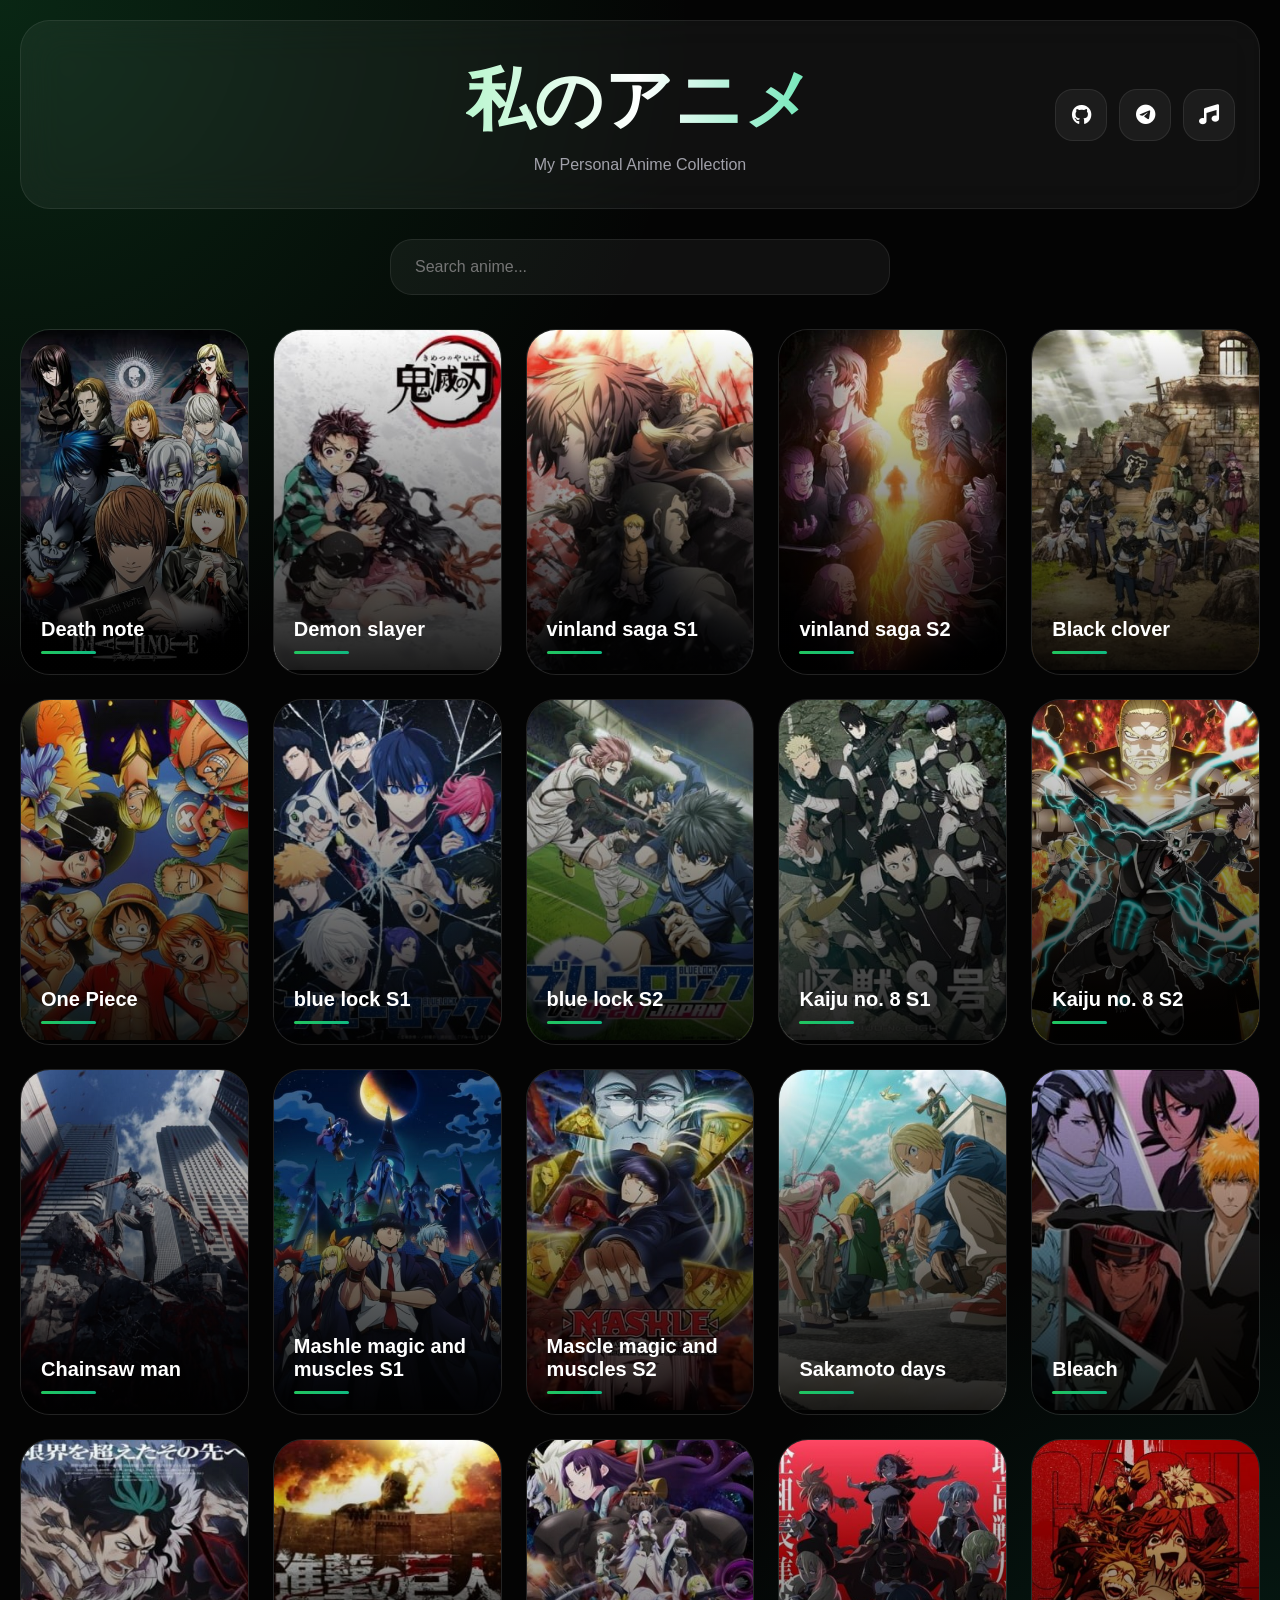
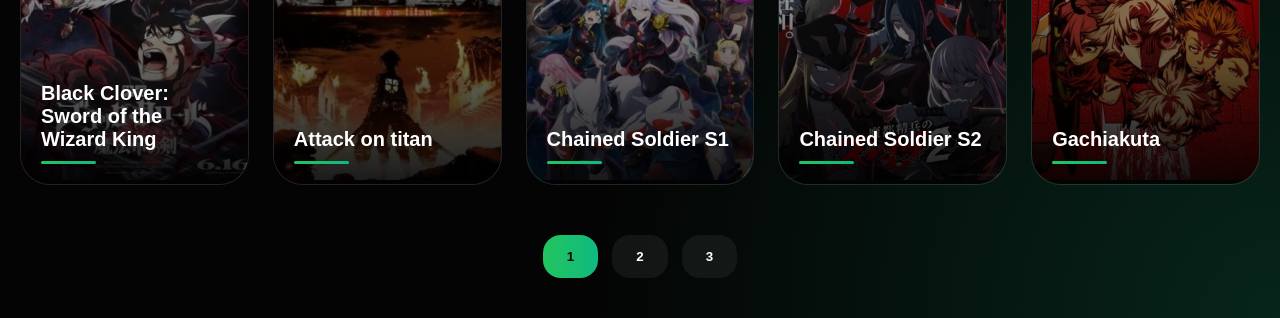
==== docs/index.html @ 399c3b39 "first commit" ====
<!DOCTYPE html>
<html lang="en">

<head>
  <meta charset="UTF-8">
  <meta name="viewport" content="width=device-width, initial-scale=1.0">

  <title>私のアニメ - Page 1</title>

  <link rel="stylesheet" href="style.css">

  <link rel="stylesheet"
    href="https://cdnjs.cloudflare.com/ajax/libs/font-awesome/6.5.1/css/all.min.css">
</head>

<body>

  <div class="container">

    <div class="header">

      <div class="title-area">

        <h1 class="title">私のアニメ</h1>

        <p class="subtitle">
          My Personal Anime Collection
        </p>

      </div>

      <div class="socials">

        <a class="social-btn"
          href="https://github.com/ESCclicker"
          target="_blank">

          <i class="fa-brands fa-github"></i>

        </a>

        <a class="social-btn"
          href="https://t.me/+6w40XYAH0KM4MTg1"
          target="_blank">

          <i class="fa-brands fa-telegram"></i>

        </a>

        <a class="social-btn"
   href="music.html">

  <i class="fa-solid fa-music"></i>
      
</a>
      
      </div>

    </div>

    <!-- SEARCH -->

    <div class="search-area">

      <input
        type="text"
        id="searchInput"
        class="search-box"
        placeholder="Search anime..."
      >
     
    </div>

    <!-- GALLERY -->

    <div class="gallery">

      <div class="card">

        <img src="anime_images/death note.jpg">

        <div class="overlay"></div>

        <div class="card-content">

          <div class="anime-title">
            Death note
          </div>

          <div class="line"></div>

        </div>

      </div>

      <div class="card">

        <img src="anime_images/demon slayer.jpg">

        <div class="overlay"></div>

        <div class="card-content">

          <div class="anime-title">
            Demon slayer
          </div>

          <div class="line"></div>

        </div>

      </div>

      <div class="card">

        <img src="anime_images/vinland saga season_1.jpg">

        <div class="overlay"></div>

        <div class="card-content">

          <div class="anime-title">
            vinland saga S1
          </div>

          <div class="line"></div>

        </div>

      </div>

      
      <div class="card">

        <img src="anime_images/vinland saga season_2.jpg">

        <div class="overlay"></div>

        <div class="card-content">

          <div class="anime-title">
            vinland saga S2
          </div>

          <div class="line"></div>

        </div>

      </div>

      
      <div class="card">

        <img src="anime_images/black clover.jpg">

        <div class="overlay"></div>

        <div class="card-content">

          <div class="anime-title">
            Black clover
          </div>

          <div class="line"></div>

        </div>

      </div>
      
      <div class="card">

        <img src="anime_images/One Piece.jpg">

        <div class="overlay"></div>

        <div class="card-content">

          <div class="anime-title">
            One Piece
          </div>

          <div class="line"></div>

        </div>

      </div>
          <div class="card">

        <img src="anime_images/blue lock.jpg">

        <div class="overlay"></div>

        <div class="card-content">

          <div class="anime-title">
            blue lock S1
          </div>

          <div class="line"></div>

        </div>

      </div>
          <div class="card">

        <img src="anime_images/blue lock season 2.jpg">

        <div class="overlay"></div>

        <div class="card-content">

          <div class="anime-title">
            blue lock S2
          </div>

          <div class="line"></div>

        </div>

      </div>
          <div class="card">

        <img src="anime_images/kaiju no. 8.jpg">

        <div class="overlay"></div>

        <div class="card-content">

          <div class="anime-title">
            Kaiju no. 8 S1
          </div>

          <div class="line"></div>

        </div>

      </div>
          <div class="card">

        <img src="anime_images/kaiju no. 8 season_2.jpg">

        <div class="overlay"></div>

        <div class="card-content">

          <div class="anime-title">
            Kaiju no. 8 S2
          </div>

          <div class="line"></div>

        </div>

      </div>
          <div class="card">

        <img src="anime_images/chainsaw man.jpg">

        <div class="overlay"></div>

        <div class="card-content">

          <div class="anime-title">
            Chainsaw man
          </div>

          <div class="line"></div>

        </div>

      </div>
          <div class="card">

        <img src="anime_images/mashle magic and muscles season_1.jpg">

        <div class="overlay"></div>

        <div class="card-content">

          <div class="anime-title">
            Mashle magic and muscles S1
          </div>

          <div class="line"></div>

        </div>

      </div>
          <div class="card">

        <img src="anime_images/mashle magic and muscles season_2.jpg">

        <div class="overlay"></div>

        <div class="card-content">

          <div class="anime-title">
            Mascle magic and muscles S2
          </div>

          <div class="line"></div>

        </div>

      </div>
          <div class="card">

        <img src="anime_images/sakamoto days season_1.jpg">

        <div class="overlay"></div>

        <div class="card-content">

          <div class="anime-title">
            Sakamoto days
          </div>

          <div class="line"></div>

        </div>

      </div>
          <div class="card">

        <img src="anime_images/Bleach.jpg">

        <div class="overlay"></div>

        <div class="card-content">

          <div class="anime-title">
            Bleach
          </div>

          <div class="line"></div>

        </div>

      </div>
          <div class="card">

        <img src="anime_images/black clover _sword of the wizard king.jpg">

        <div class="overlay"></div>

        <div class="card-content">

          <div class="anime-title">
            Black Clover: Sword of the Wizard King
          </div>

          <div class="line"></div>

        </div>

      </div>
          <div class="card">

        <img src="anime_images/attack on titan.jpg">

        <div class="overlay"></div>

        <div class="card-content">

          <div class="anime-title">
            Attack on titan
          </div>

          <div class="line"></div>

        </div>

      </div>
          <div class="card">

        <img src="anime_images/chained soldier season 1.jpg">

        <div class="overlay"></div>

        <div class="card-content">

          <div class="anime-title">
            Chained Soldier S1
          </div>

          <div class="line"></div>

        </div>

      </div>
          <div class="card">

        <img src="anime_images/chained soldier season 2.jpg">

        <div class="overlay"></div>

        <div class="card-content">

          <div class="anime-title">
            Chained Soldier S2
          </div>

          <div class="line"></div>

        </div>

      </div>
          <div class="card">

        <img src="anime_images/Gachiakuta.jpg">

        <div class="overlay"></div>

        <div class="card-content">

          <div class="anime-title">
            Gachiakuta
          </div>

          <div class="line"></div>

        </div>

      </div>

    </div>

    <!-- PAGINATION -->

    <div class="bottom-pagination">

      <a href="index.html">
        <button class="page-btn active">
          1
        </button>
      </a>

      <a href="page2.html">
        <button class="page-btn">
          2
        </button>
      </a>

      <a href="page3.html">
        <button class="page-btn">
          3
        </button>
      </a>

    </div>

  </div>

  <script src="script.js"></script>

</body>
</html>
---- docs/style.css ----
* {
  margin: 0;
  padding: 0;
  box-sizing: border-box;
}

body {

  background:
    radial-gradient(circle at top left,
      rgba(34, 197, 94, 0.18),
      transparent 30%),

    radial-gradient(circle at bottom right,
      rgba(16, 185, 129, 0.18),
      transparent 30%),

    #040404;

  color: white;

  font-family: Arial, sans-serif;

  min-height: 100vh;

  padding: 20px;

  overflow-x: hidden;
}

.container {
  max-width: 1400px;
  margin: auto;
}

.header {

  position: relative;

  display: flex;
  justify-content: center;
  align-items: center;

  background: rgba(255,255,255,0.05);

  border: 1px solid rgba(255,255,255,0.08);

  backdrop-filter: blur(20px);

  padding: 34px;

  border-radius: 30px;

  margin-bottom: 30px;
}

.title-area {
  text-align: center;
}

.title {

  font-size: 68px;
  font-weight: 900;

  background:
    linear-gradient(
      to right,
      #bbf7d0,
      white,
      #6ee7b7
    );

  background-clip: text;
  -webkit-background-clip: text;

  color: transparent;
  -webkit-text-fill-color: transparent;
}

.subtitle {

  margin-top: 10px;

  color: #a1a1aa;
}

.socials {

  position: absolute;

  right: 24px;

  display: flex;
  gap: 12px;
}

.social-btn {

  width: 52px;
  height: 52px;

  border-radius: 18px;

  display: flex;
  align-items: center;
  justify-content: center;

  background: rgba(255,255,255,0.05);

  border: 1px solid rgba(255,255,255,0.08);

  color: white;

  text-decoration: none;

  font-size: 20px;
}

.search-area {

  margin-bottom: 34px;

  display: flex;
  justify-content: center;
}

.search-box {

  width: 100%;
  max-width: 500px;

  padding: 18px 24px;

  border-radius: 22px;

  border: 1px solid rgba(255,255,255,0.08);

  background: rgba(255,255,255,0.05);

  color: white;

  font-size: 16px;

  outline: none;
}



.gallery {

  display: grid;

  grid-template-columns:
    repeat(auto-fit, minmax(220px, 1fr));

  gap: 24px;
}

.card {

  position: relative;

  overflow: hidden;

  border-radius: 30px;

  background: rgba(255,255,255,0.05);

  border: 1px solid rgba(255,255,255,0.08);

  transition: 0.4s;
}

.card:hover {

  transform:
    translateY(-10px)
    scale(1.02);

  border-color:
    rgba(34,197,94,0.5);
}

.card img {

  width: 100%;
  height: 340px;

  object-fit: cover;
}

.overlay {

  position: absolute;
  inset: 0;

  background:
    linear-gradient(
      to top,
      rgba(0,0,0,0.9),
      transparent
    );
}

.card-content {

  position: absolute;

  bottom: 0;

  width: 100%;

  padding: 20px;
}

.anime-title {

  font-size: 20px;
  font-weight: bold;
}

.line {

  margin-top: 10px;

  width: 55px;
  height: 3px;

  border-radius: 999px;

  background:
    linear-gradient(
      to right,
      #22c55e,
      #10b981
    );
}

.bottom-pagination {

  display: flex;

  justify-content: center;

  gap: 14px;

  margin-top: 50px;
  margin-bottom: 20px;
}

.page-btn {

  padding: 14px 24px;

  border: none;
  border-radius: 18px;

  cursor: pointer;

  color: white;

  font-weight: bold;

  background: rgba(255,255,255,0.06);
}

.page-btn.active {

  background:
    linear-gradient(
      to right,
      #22c55e,
      #10b981
    );

  color: black;
}

@media (max-width: 700px) {

  .title {
    font-size: 42px;
  }

  .gallery {

    grid-template-columns:
      repeat(2, 1fr);
  }

  .card img {
    height: 260px;
  }

}
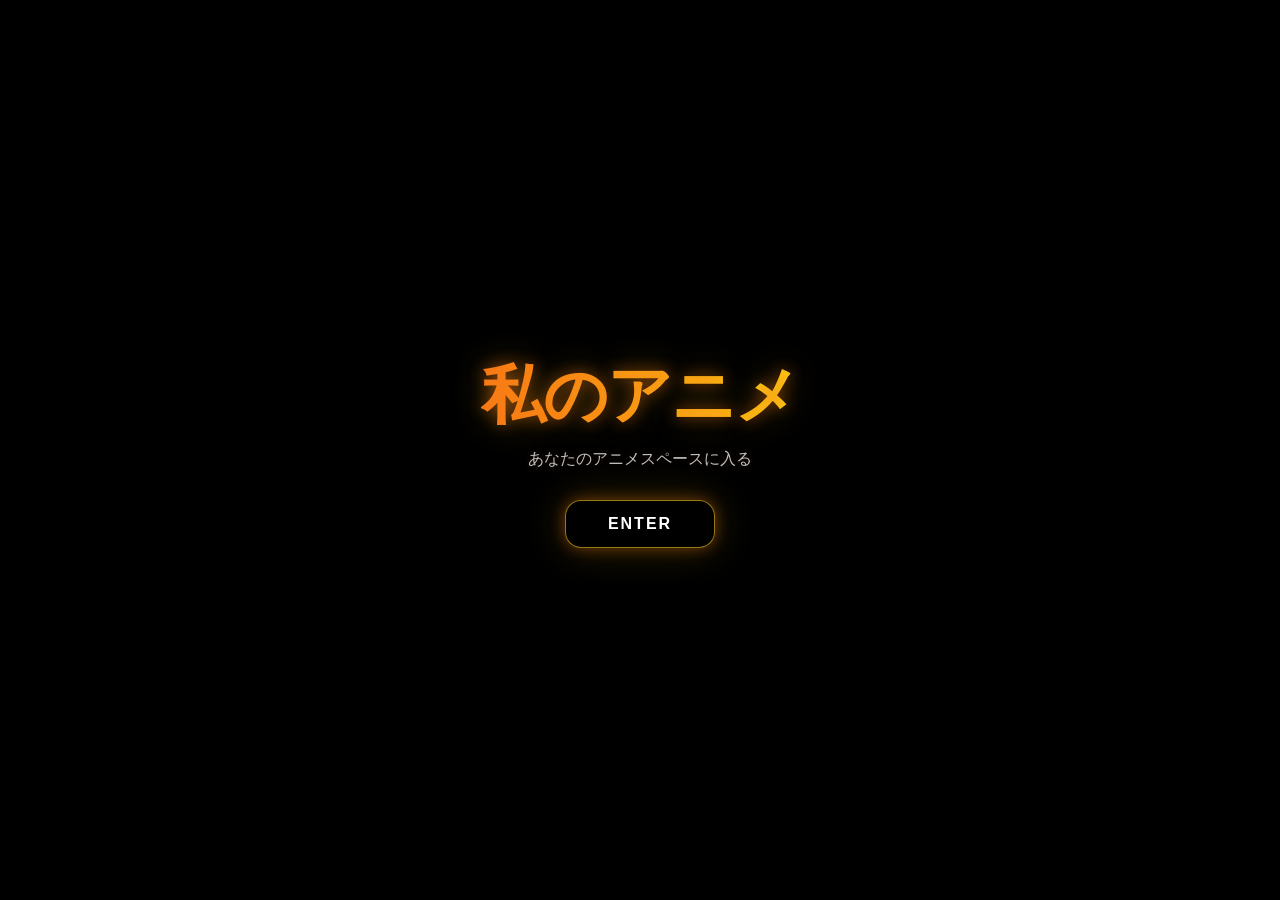
==== commit f77084b3: "added new launch page" ====
--- a/docs/index.html
+++ b/docs/index.html
@@ -2,456 +2,189 @@
 <html lang="en">
 
 <head>
-  <meta charset="UTF-8">
-  <meta name="viewport" content="width=device-width, initial-scale=1.0">
+  <meta charset="UTF-8" />
+  <meta name="viewport" content="width=device-width, initial-scale=1.0"/>
 
-  <title>私のアニメ - Page 1</title>
+  <title>私のアニメ</title>
 
-  <link rel="stylesheet" href="style.css">
+  <style>
 
-  <link rel="stylesheet"
-    href="https://cdnjs.cloudflare.com/ajax/libs/font-awesome/6.5.1/css/all.min.css">
+    * {
+      margin: 0;
+      padding: 0;
+      box-sizing: border-box;
+    }
+
+    body {
+      height: 100vh;
+      overflow: hidden;
+      font-family: Arial, sans-serif;
+      background: black;
+    }
+
+    /* 🎬 VIDEO BACKGROUND */
+    .bg-video {
+      position: fixed;
+      inset: 0;
+      width: 100%;
+      height: 100%;
+      object-fit: cover;
+
+      z-index: -2;
+
+      filter: brightness(0.35) contrast(1.2) saturate(1.2);
+      transform: scale(1.05);
+    }
+
+    
+  .overlay {
+  position: fixed;
+  inset: 0;
+  z-index: -1;
+
+  background: radial-gradient(
+    circle at center,
+    rgba(0,0,0,0.05) 0%,
+    rgba(0,0,0,0.45) 60%,
+    rgba(0,0,0,0.75) 100%
+  );
+}
+
+    /* 🎯 CENTER CONTENT */
+    .center {
+      position: relative;
+      z-index: 2;
+      height: 100vh;
+
+      display: flex;
+      flex-direction: column;
+      justify-content: center;
+      align-items: center;
+
+      text-align: center;
+      color: white;
+    }
+
+    /* ✨ TITLE */
+.title {
+  font-size: 64px;
+  font-weight: 900;
+  letter-spacing: -2px;
+
+  background: linear-gradient(90deg, #f97316, #facc15, #fb7185, #f97316);
+  background-size: 300% 100%;
+
+  -webkit-background-clip: text;
+  background-clip: text;
+  color: transparent;
+
+  animation: fireFlow 4s linear infinite;
+
+  text-shadow:
+    0 0 15px rgba(249,115,22,0.5),
+    0 0 35px rgba(250,204,21,0.3);
+}
+
+@keyframes fireFlow {
+  0% { background-position: 0% 50%; }
+  100% { background-position: 100% 50%; }
+}
+
+    .subtitle {
+  margin-top: 10px;
+  color: rgba(255,255,255,0.75);
+  font-size: 16px;
+
+  text-shadow:
+    0 0 10px rgba(255,140,0,0.2);
+}
+
+    /* 🔵 ENTER BUTTON */
+.enter-btn {
+  margin-top: 30px;
+
+  padding: 14px 42px;
+  border-radius: 16px;
+
+  text-decoration: none;
+  color: white;
+
+  border: 1px solid rgba(250,204,21,0.6);
+  background: rgba(0,0,0,0.4);
+  backdrop-filter: blur(10px);
+
+  font-weight: bold;
+  letter-spacing: 2px;
+
+  transition: 0.3s;
+
+  box-shadow:
+    0 0 15px rgba(249,115,22,0.4),
+    0 0 40px rgba(250,204,21,0.2);
+
+  animation: btnPulse 2.5s infinite;
+}
+
+    .enter-btn:hover {
+  transform: scale(1.08);
+  box-shadow:
+    0 0 60px rgba(249,115,22,0.6),
+    0 0 100px rgba(250,204,21,0.3);
+}
+
+@keyframes btnPulse {
+  0%, 100% {
+    box-shadow:
+      0 0 15px rgba(249,115,22,0.3),
+      0 0 35px rgba(250,204,21,0.15);
+  }
+
+  50% {
+    box-shadow:
+      0 0 25px rgba(249,115,22,0.6),
+      0 0 60px rgba(250,204,21,0.25);
+  }
+}
+
+    /* 📱 MOBILE */
+    @media (max-width: 700px) {
+
+      .title {
+        font-size: 38px;
+      }
+
+      .enter-btn {
+        padding: 12px 30px;
+        font-size: 14px;
+      }
+    }
+
+  </style>
+
 </head>
 
 <body>
 
-  <div class="container">
+  <!-- 🎬 BACKGROUND VIDEO -->
+  <video class="bg-video" autoplay muted loop playsinline preload="auto">
+    <source src="background_video/new_bg.mp4" type="video/mp4">
+  </video>
 
-    <div class="header">
+  <!-- 🌑 OVERLAY -->
+  <div class="overlay"></div>
 
-      <div class="title-area">
+  <!-- 🎯 CENTER CONTENT -->
+  <div class="center">
 
-        <h1 class="title">私のアニメ</h1>
+    <div class="title">私のアニメ</div>
+    <div class="subtitle">あなたのアニメスペースに入る</div>
 
-        <p class="subtitle">
-          My Personal Anime Collection
-        </p>
-
-      </div>
-
-      <div class="socials">
-
-        <a class="social-btn"
-          href="https://github.com/ESCclicker"
-          target="_blank">
-
-          <i class="fa-brands fa-github"></i>
-
-        </a>
-
-        <a class="social-btn"
-          href="https://t.me/+6w40XYAH0KM4MTg1"
-          target="_blank">
-
-          <i class="fa-brands fa-telegram"></i>
-
-        </a>
-
-        <a class="social-btn"
-   href="music.html">
-
-  <i class="fa-solid fa-music"></i>
-      
-</a>
-      
-      </div>
-
-    </div>
-
-    <!-- SEARCH -->
-
-    <div class="search-area">
-
-      <input
-        type="text"
-        id="searchInput"
-        class="search-box"
-        placeholder="Search anime..."
-      >
-     
-    </div>
-
-    <!-- GALLERY -->
-
-    <div class="gallery">
-
-      <div class="card">
-
-        <img src="anime_images/death note.jpg">
-
-        <div class="overlay"></div>
-
-        <div class="card-content">
-
-          <div class="anime-title">
-            Death note
-          </div>
-
-          <div class="line"></div>
-
-        </div>
-
-      </div>
-
-      <div class="card">
-
-        <img src="anime_images/demon slayer.jpg">
-
-        <div class="overlay"></div>
-
-        <div class="card-content">
-
-          <div class="anime-title">
-            Demon slayer
-          </div>
-
-          <div class="line"></div>
-
-        </div>
-
-      </div>
-
-      <div class="card">
-
-        <img src="anime_images/vinland saga season_1.jpg">
-
-        <div class="overlay"></div>
-
-        <div class="card-content">
-
-          <div class="anime-title">
-            vinland saga S1
-          </div>
-
-          <div class="line"></div>
-
-        </div>
-
-      </div>
-
-      
-      <div class="card">
-
-        <img src="anime_images/vinland saga season_2.jpg">
-
-        <div class="overlay"></div>
-
-        <div class="card-content">
-
-          <div class="anime-title">
-            vinland saga S2
-          </div>
-
-          <div class="line"></div>
-
-        </div>
-
-      </div>
-
-      
-      <div class="card">
-
-        <img src="anime_images/black clover.jpg">
-
-        <div class="overlay"></div>
-
-        <div class="card-content">
-
-          <div class="anime-title">
-            Black clover
-          </div>
-
-          <div class="line"></div>
-
-        </div>
-
-      </div>
-      
-      <div class="card">
-
-        <img src="anime_images/One Piece.jpg">
-
-        <div class="overlay"></div>
-
-        <div class="card-content">
-
-          <div class="anime-title">
-            One Piece
-          </div>
-
-          <div class="line"></div>
-
-        </div>
-
-      </div>
-          <div class="card">
-
-        <img src="anime_images/blue lock.jpg">
-
-        <div class="overlay"></div>
-
-        <div class="card-content">
-
-          <div class="anime-title">
-            blue lock S1
-          </div>
-
-          <div class="line"></div>
-
-        </div>
-
-      </div>
-          <div class="card">
-
-        <img src="anime_images/blue lock season 2.jpg">
-
-        <div class="overlay"></div>
-
-        <div class="card-content">
-
-          <div class="anime-title">
-            blue lock S2
-          </div>
-
-          <div class="line"></div>
-
-        </div>
-
-      </div>
-          <div class="card">
-
-        <img src="anime_images/kaiju no. 8.jpg">
-
-        <div class="overlay"></div>
-
-        <div class="card-content">
-
-          <div class="anime-title">
-            Kaiju no. 8 S1
-          </div>
-
-          <div class="line"></div>
-
-        </div>
-
-      </div>
-          <div class="card">
-
-        <img src="anime_images/kaiju no. 8 season_2.jpg">
-
-        <div class="overlay"></div>
-
-        <div class="card-content">
-
-          <div class="anime-title">
-            Kaiju no. 8 S2
-          </div>
-
-          <div class="line"></div>
-
-        </div>
-
-      </div>
-          <div class="card">
-
-        <img src="anime_images/chainsaw man.jpg">
-
-        <div class="overlay"></div>
-
-        <div class="card-content">
-
-          <div class="anime-title">
-            Chainsaw man
-          </div>
-
-          <div class="line"></div>
-
-        </div>
-
-      </div>
-          <div class="card">
-
-        <img src="anime_images/mashle magic and muscles season_1.jpg">
-
-        <div class="overlay"></div>
-
-        <div class="card-content">
-
-          <div class="anime-title">
-            Mashle magic and muscles S1
-          </div>
-
-          <div class="line"></div>
-
-        </div>
-
-      </div>
-          <div class="card">
-
-        <img src="anime_images/mashle magic and muscles season_2.jpg">
-
-        <div class="overlay"></div>
-
-        <div class="card-content">
-
-          <div class="anime-title">
-            Mascle magic and muscles S2
-          </div>
-
-          <div class="line"></div>
-
-        </div>
-
-      </div>
-          <div class="card">
-
-        <img src="anime_images/sakamoto days season_1.jpg">
-
-        <div class="overlay"></div>
-
-        <div class="card-content">
-
-          <div class="anime-title">
-            Sakamoto days
-          </div>
-
-          <div class="line"></div>
-
-        </div>
-
-      </div>
-          <div class="card">
-
-        <img src="anime_images/Bleach.jpg">
-
-        <div class="overlay"></div>
-
-        <div class="card-content">
-
-          <div class="anime-title">
-            Bleach
-          </div>
-
-          <div class="line"></div>
-
-        </div>
-
-      </div>
-          <div class="card">
-
-        <img src="anime_images/black clover _sword of the wizard king.jpg">
-
-        <div class="overlay"></div>
-
-        <div class="card-content">
-
-          <div class="anime-title">
-            Black Clover: Sword of the Wizard King
-          </div>
-
-          <div class="line"></div>
-
-        </div>
-
-      </div>
-          <div class="card">
-
-        <img src="anime_images/attack on titan.jpg">
-
-        <div class="overlay"></div>
-
-        <div class="card-content">
-
-          <div class="anime-title">
-            Attack on titan
-          </div>
-
-          <div class="line"></div>
-
-        </div>
-
-      </div>
-          <div class="card">
-
-        <img src="anime_images/chained soldier season 1.jpg">
-
-        <div class="overlay"></div>
-
-        <div class="card-content">
-
-          <div class="anime-title">
-            Chained Soldier S1
-          </div>
-
-          <div class="line"></div>
-
-        </div>
-
-      </div>
-          <div class="card">
-
-        <img src="anime_images/chained soldier season 2.jpg">
-
-        <div class="overlay"></div>
-
-        <div class="card-content">
-
-          <div class="anime-title">
-            Chained Soldier S2
-          </div>
-
-          <div class="line"></div>
-
-        </div>
-
-      </div>
-          <div class="card">
-
-        <img src="anime_images/Gachiakuta.jpg">
-
-        <div class="overlay"></div>
-
-        <div class="card-content">
-
-          <div class="anime-title">
-            Gachiakuta
-          </div>
-
-          <div class="line"></div>
-
-        </div>
-
-      </div>
-
-    </div>
-
-    <!-- PAGINATION -->
-
-    <div class="bottom-pagination">
-
-      <a href="index.html">
-        <button class="page-btn active">
-          1
-        </button>
-      </a>
-
-      <a href="page2.html">
-        <button class="page-btn">
-          2
-        </button>
-      </a>
-
-      <a href="page3.html">
-        <button class="page-btn">
-          3
-        </button>
-      </a>
-
-    </div>
+    <a href="page1.html" class="enter-btn">
+      ENTER
+    </a>
 
   </div>
 
-  <script src="script.js"></script>
+</body>
 
-</body>
 </html>
